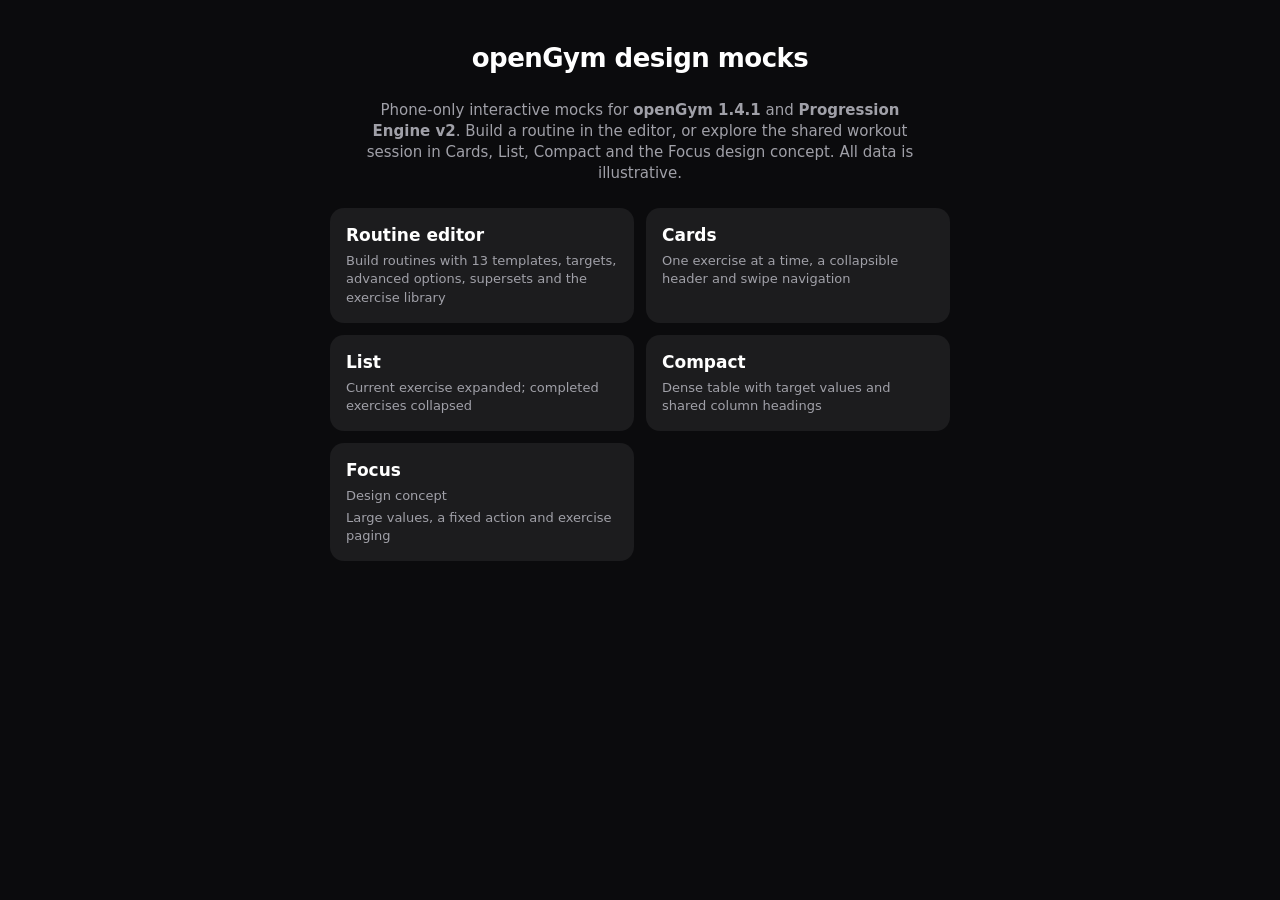
==== index.html @ 6da9ae03 "Add openGym contrib redesign mock" ====
<!doctype html>
<html lang="en"><head><meta charset="utf-8"><meta name="viewport" content="width=device-width,initial-scale=1">
<title>openGym — Workout design mocks</title>
<style>
body{margin:0;background:#0b0b0d;color:#fff;font:15px/1.4 -apple-system,system-ui,sans-serif;padding:40px 20px;display:flex;flex-direction:column;align-items:center;gap:24px}
h1{font-size:26px;letter-spacing:-.02em;margin:0}p{color:#a0a0a8;max-width:560px;text-align:center;margin:0}
.g{display:grid;grid-template-columns:repeat(auto-fit,minmax(240px,1fr));gap:12px;max-width:620px;width:100%}
a{background:#1c1c1e;border-radius:14px;padding:16px;color:#fff;text-decoration:none;display:flex;flex-direction:column;gap:4px}
a:hover{background:#2c2c2e}a b{font-size:17px}a span{color:#a0a0a8;font-size:13px}
</style></head><body>
<h1>openGym design mocks</h1>
<p>Phone-only interactive mocks for <b>openGym 1.4.1</b> and <b>Progression Engine v2</b>. Build a routine in the editor, or explore the shared workout session in Cards, List, Compact and the Focus design concept. All data is illustrative.</p>
<div class="g">
<a href="editor.html"><b>Routine editor</b><span>Build routines with 13 templates, targets, advanced options, supersets and the exercise library</span></a>
<a href="cards.html"><b>Cards</b><span>One exercise at a time, a collapsible header and swipe navigation</span></a>
<a href="list.html"><b>List</b><span>Current exercise expanded; completed exercises collapsed</span></a>
<a href="compact.html"><b>Compact</b><span>Dense table with target values and shared column headings</span></a>
<a href="focus.html"><b>Focus</b> <span>Design concept </span><span>Large values, a fixed action and exercise paging</span></a>
</div>
</body></html>
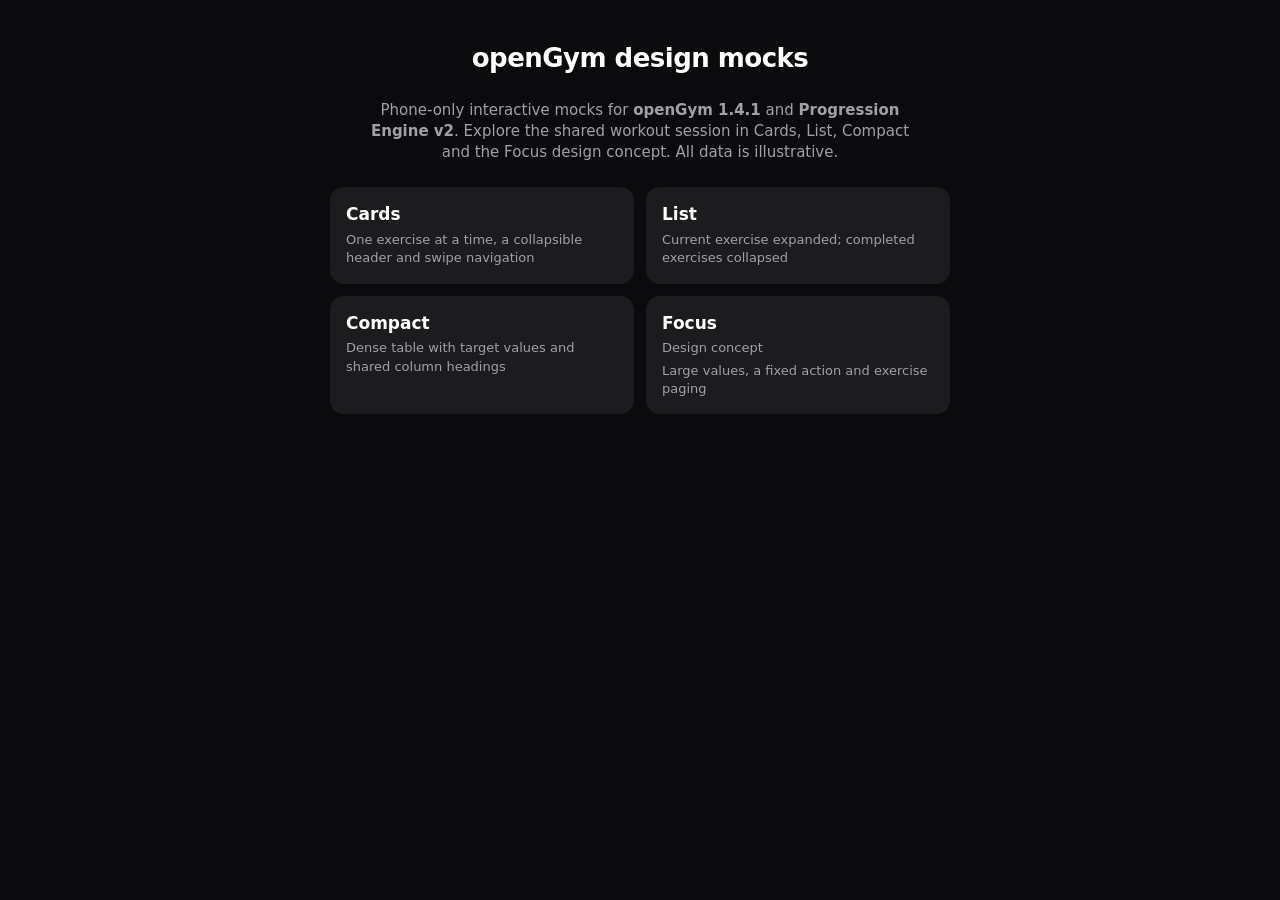
==== commit 02c9aedb: "Remove the routine editor mock: it is implemented in openGym The routine page and the exercise sheet" ====
--- a/index.html
+++ b/index.html
@@ -9,9 +9,8 @@
 a:hover{background:#2c2c2e}a b{font-size:17px}a span{color:#a0a0a8;font-size:13px}
 </style></head><body>
 <h1>openGym design mocks</h1>
-<p>Phone-only interactive mocks for <b>openGym 1.4.1</b> and <b>Progression Engine v2</b>. Build a routine in the editor, or explore the shared workout session in Cards, List, Compact and the Focus design concept. All data is illustrative.</p>
+<p>Phone-only interactive mocks for <b>openGym 1.4.1</b> and <b>Progression Engine v2</b>. Explore the shared workout session in Cards, List, Compact and the Focus design concept. All data is illustrative.</p>
 <div class="g">
-<a href="editor.html"><b>Routine editor</b><span>Build routines with 13 templates, targets, advanced options, supersets and the exercise library</span></a>
 <a href="cards.html"><b>Cards</b><span>One exercise at a time, a collapsible header and swipe navigation</span></a>
 <a href="list.html"><b>List</b><span>Current exercise expanded; completed exercises collapsed</span></a>
 <a href="compact.html"><b>Compact</b><span>Dense table with target values and shared column headings</span></a>
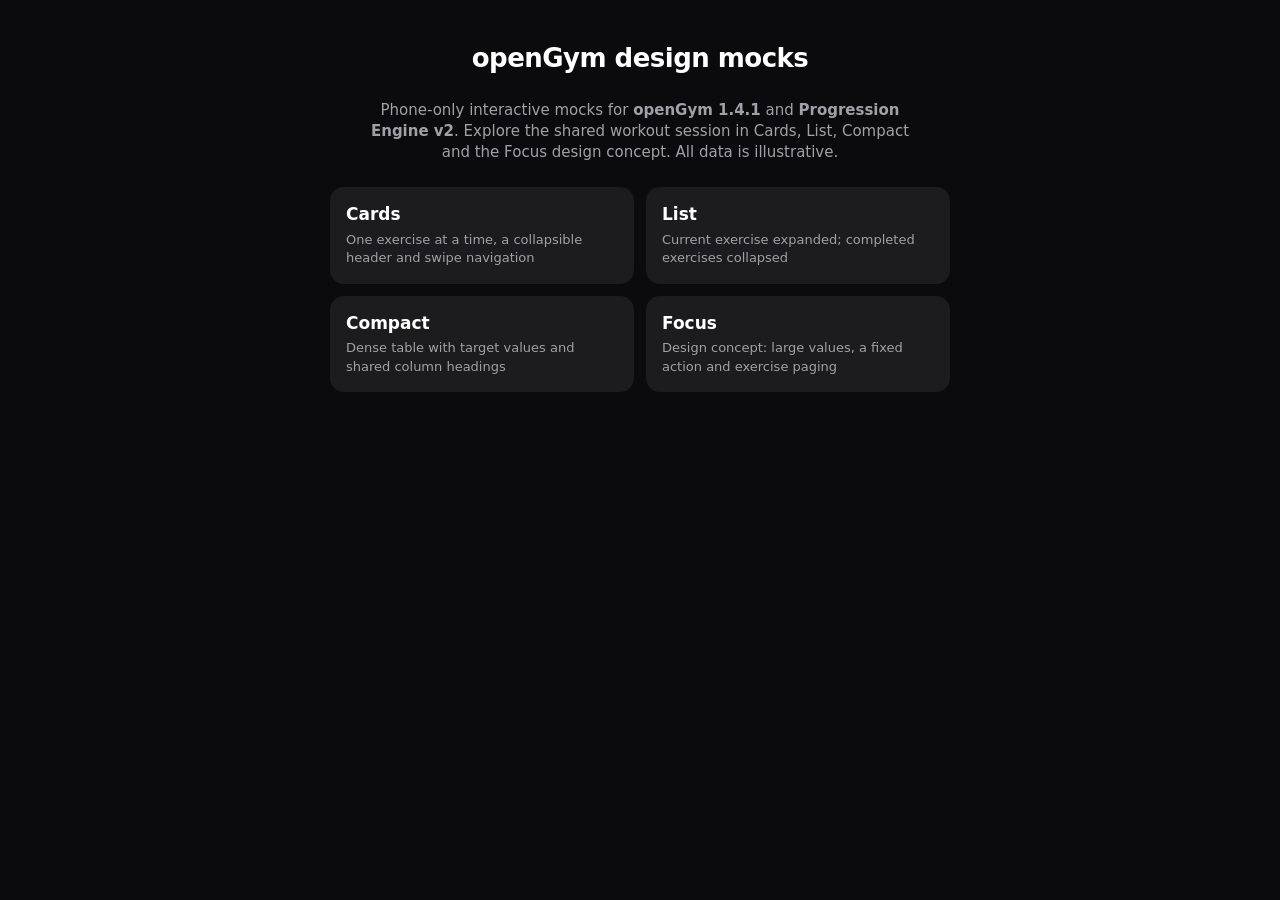
==== commit 2969e9b3: "Polish workout mock: softer styling, copy pass, render cost trim, 360px fixes Co-Authored-By: Claude" ====
--- a/index.html
+++ b/index.html
@@ -6,7 +6,7 @@
 h1{font-size:26px;letter-spacing:-.02em;margin:0}p{color:#a0a0a8;max-width:560px;text-align:center;margin:0}
 .g{display:grid;grid-template-columns:repeat(auto-fit,minmax(240px,1fr));gap:12px;max-width:620px;width:100%}
 a{background:#1c1c1e;border-radius:14px;padding:16px;color:#fff;text-decoration:none;display:flex;flex-direction:column;gap:4px}
-a:hover{background:#2c2c2e}a b{font-size:17px}a span{color:#a0a0a8;font-size:13px}
+a:hover{background:#2c2c2e}a:focus-visible{outline:2px solid #30d158;outline-offset:2px}:root{color-scheme:dark}a b{font-size:17px}a span{color:#a0a0a8;font-size:13px}
 </style></head><body>
 <h1>openGym design mocks</h1>
 <p>Phone-only interactive mocks for <b>openGym 1.4.1</b> and <b>Progression Engine v2</b>. Explore the shared workout session in Cards, List, Compact and the Focus design concept. All data is illustrative.</p>
@@ -14,6 +14,6 @@
 <a href="cards.html"><b>Cards</b><span>One exercise at a time, a collapsible header and swipe navigation</span></a>
 <a href="list.html"><b>List</b><span>Current exercise expanded; completed exercises collapsed</span></a>
 <a href="compact.html"><b>Compact</b><span>Dense table with target values and shared column headings</span></a>
-<a href="focus.html"><b>Focus</b> <span>Design concept </span><span>Large values, a fixed action and exercise paging</span></a>
+<a href="focus.html"><b>Focus</b><span>Design concept: large values, a fixed action and exercise paging</span></a>
 </div>
 </body></html>
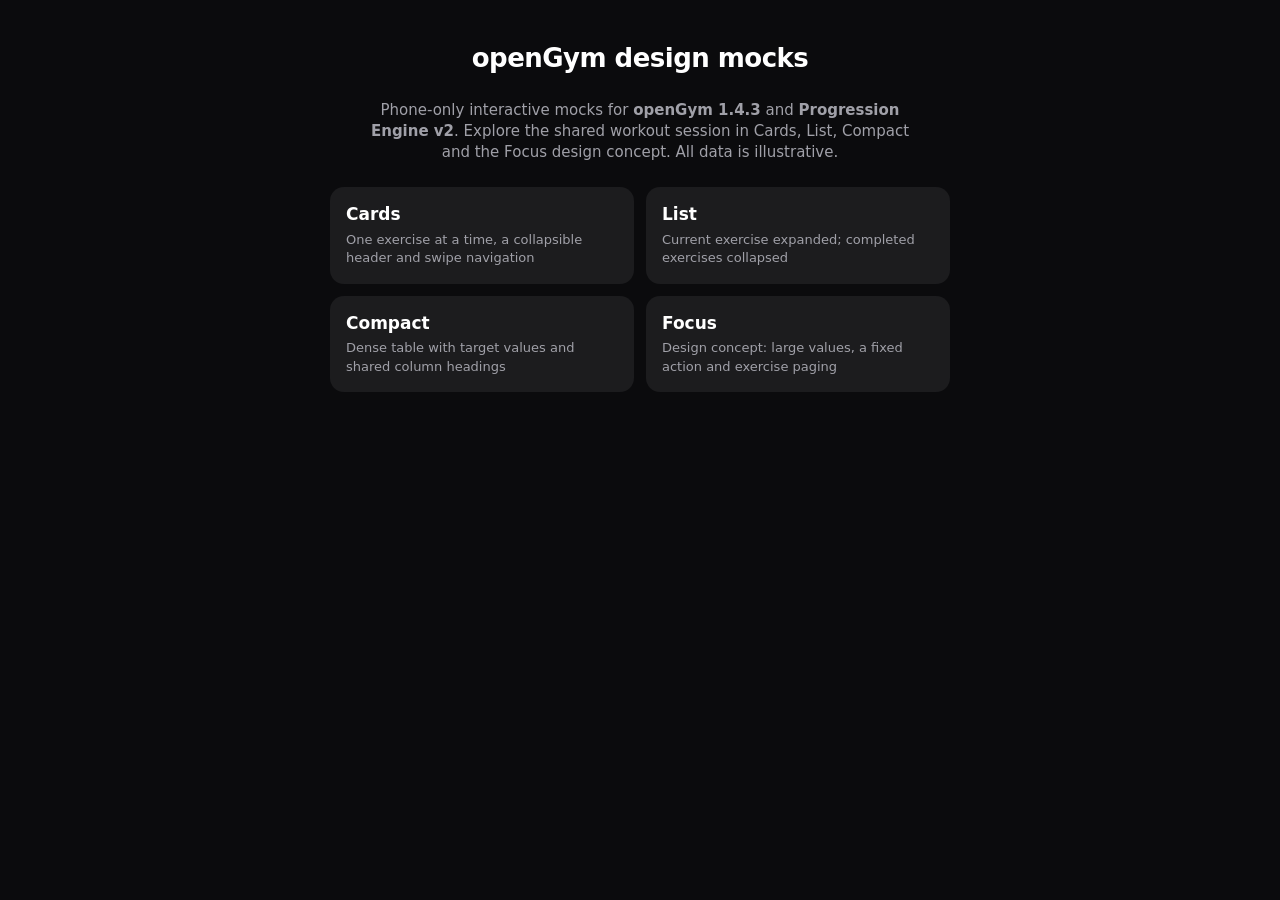
==== commit 9da24fff: "Update workout mocks to openGym 1.4.3: session volume in the header, rest after this set, new-in-thi" ====
--- a/index.html
+++ b/index.html
@@ -9,7 +9,7 @@
 a:hover{background:#2c2c2e}a:focus-visible{outline:2px solid #30d158;outline-offset:2px}:root{color-scheme:dark}a b{font-size:17px}a span{color:#a0a0a8;font-size:13px}
 </style></head><body>
 <h1>openGym design mocks</h1>
-<p>Phone-only interactive mocks for <b>openGym 1.4.1</b> and <b>Progression Engine v2</b>. Explore the shared workout session in Cards, List, Compact and the Focus design concept. All data is illustrative.</p>
+<p>Phone-only interactive mocks for <b>openGym 1.4.3</b> and <b>Progression Engine v2</b>. Explore the shared workout session in Cards, List, Compact and the Focus design concept. All data is illustrative.</p>
 <div class="g">
 <a href="cards.html"><b>Cards</b><span>One exercise at a time, a collapsible header and swipe navigation</span></a>
 <a href="list.html"><b>List</b><span>Current exercise expanded; completed exercises collapsed</span></a>
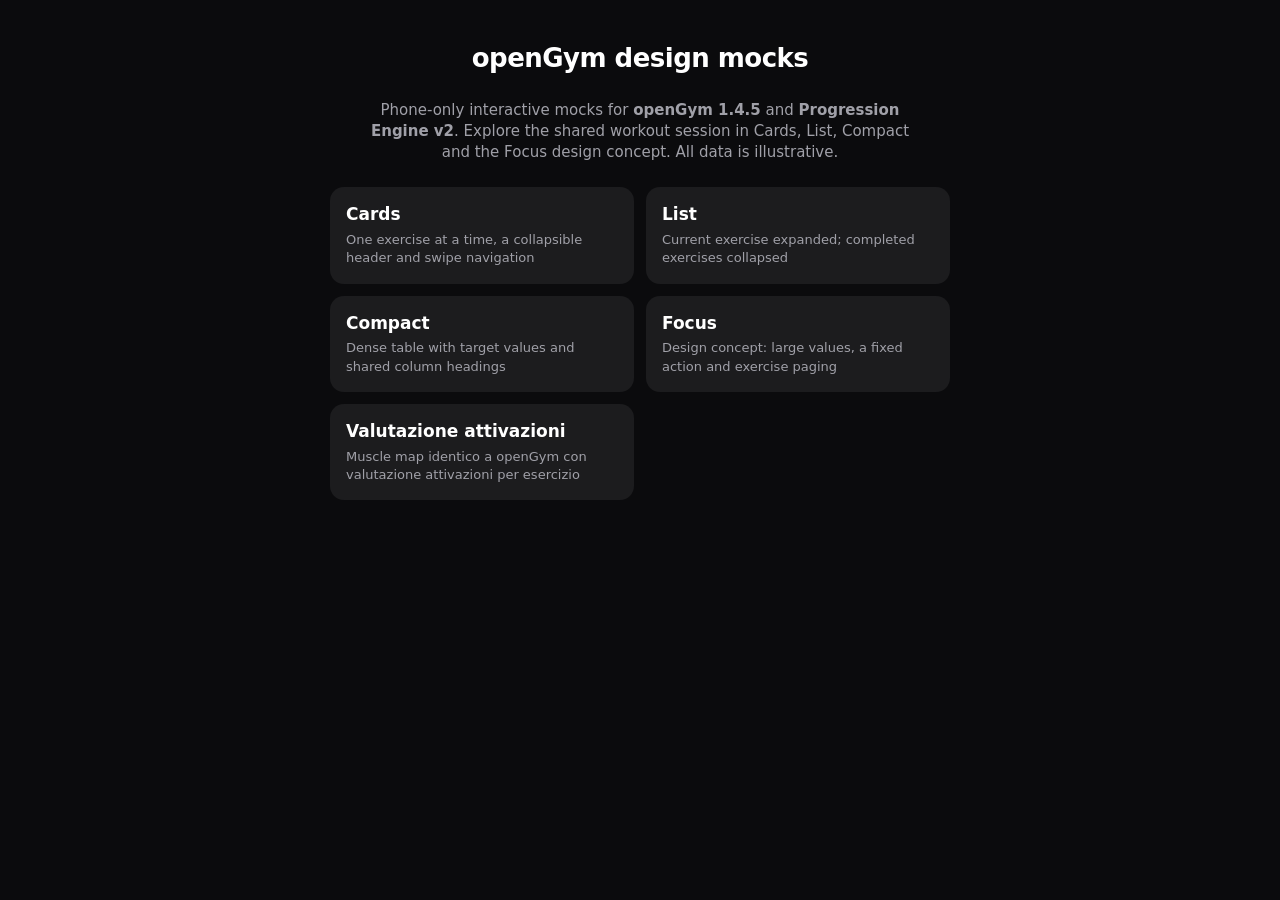
==== commit 3c0be604: "Workout mocks: openGym 1.4.5 — set vs last time, typo check, film, Ask the Coach, tempo, circuits/AM" ====
--- a/index.html
+++ b/index.html
@@ -9,11 +9,12 @@
 a:hover{background:#2c2c2e}a:focus-visible{outline:2px solid #30d158;outline-offset:2px}:root{color-scheme:dark}a b{font-size:17px}a span{color:#a0a0a8;font-size:13px}
 </style></head><body>
 <h1>openGym design mocks</h1>
-<p>Phone-only interactive mocks for <b>openGym 1.4.3</b> and <b>Progression Engine v2</b>. Explore the shared workout session in Cards, List, Compact and the Focus design concept. All data is illustrative.</p>
+<p>Phone-only interactive mocks for <b>openGym 1.4.5</b> and <b>Progression Engine v2</b>. Explore the shared workout session in Cards, List, Compact and the Focus design concept. All data is illustrative.</p>
 <div class="g">
 <a href="cards.html"><b>Cards</b><span>One exercise at a time, a collapsible header and swipe navigation</span></a>
 <a href="list.html"><b>List</b><span>Current exercise expanded; completed exercises collapsed</span></a>
 <a href="compact.html"><b>Compact</b><span>Dense table with target values and shared column headings</span></a>
 <a href="focus.html"><b>Focus</b><span>Design concept: large values, a fixed action and exercise paging</span></a>
+<a href="activation.html"><b>Valutazione attivazioni</b><span>Muscle map identico a openGym con valutazione attivazioni per esercizio</span></a>
 </div>
 </body></html>
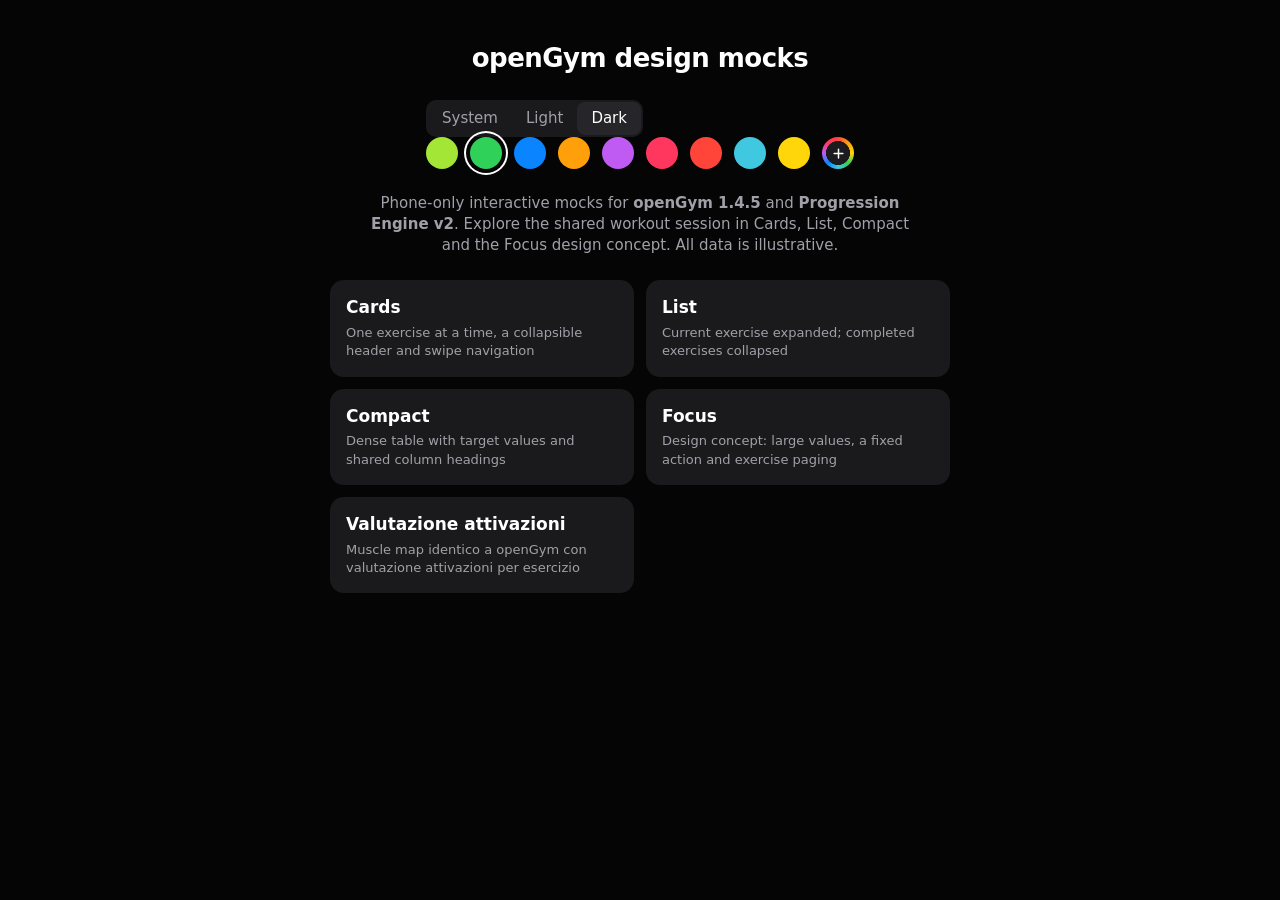
==== commit 770c6575: "Workout mocks: light theme and the app's accent picker (presets and own colour), ink tokens for read" ====
--- a/index.html
+++ b/index.html
@@ -1,14 +1,16 @@
 <!doctype html>
 <html lang="en"><head><meta charset="utf-8"><meta name="viewport" content="width=device-width,initial-scale=1">
 <title>openGym — Workout design mocks</title>
-<style>
-body{margin:0;background:#0b0b0d;color:#fff;font:15px/1.4 -apple-system,system-ui,sans-serif;padding:40px 20px;display:flex;flex-direction:column;align-items:center;gap:24px}
-h1{font-size:26px;letter-spacing:-.02em;margin:0}p{color:#a0a0a8;max-width:560px;text-align:center;margin:0}
+<link rel="stylesheet" href="theme.css"><style>
+body{margin:0;background:var(--page);color:var(--page-fg);font:15px/1.4 -apple-system,system-ui,sans-serif;padding:40px 20px;display:flex;flex-direction:column;align-items:center;gap:24px}
+h1{font-size:26px;letter-spacing:-.02em;margin:0}p{color:var(--chrome-ink);max-width:560px;text-align:center;margin:0}
 .g{display:grid;grid-template-columns:repeat(auto-fit,minmax(240px,1fr));gap:12px;max-width:620px;width:100%}
-a{background:#1c1c1e;border-radius:14px;padding:16px;color:#fff;text-decoration:none;display:flex;flex-direction:column;gap:4px}
-a:hover{background:#2c2c2e}a:focus-visible{outline:2px solid #30d158;outline-offset:2px}:root{color-scheme:dark}a b{font-size:17px}a span{color:#a0a0a8;font-size:13px}
-</style></head><body>
+a{background:var(--chrome);border-radius:14px;padding:16px;color:var(--page-fg);text-decoration:none;display:flex;flex-direction:column;gap:4px}
+a:hover{background:var(--chrome-3)}a:focus-visible{outline:2px solid var(--acc);outline-offset:2px}a b{font-size:17px}a span{color:var(--chrome-ink);font-size:13px}
+.tc{display:flex;flex-direction:column;align-items:center;gap:12px}.sgm{display:inline-flex;background:var(--chrome);border-radius:10px;padding:2px}.sgm button{padding:6px 14px;border-radius:8px;border:0;background:none;color:var(--chrome-ink);font:inherit;cursor:pointer}.sgm button.on{background:var(--chrome-3);color:var(--page-fg)}.swatches{justify-content:center}
+</style><script src="theme.js"></script></head><body>
 <h1>openGym design mocks</h1>
+<div class="tc"><div id="tp"></div></div>
 <p>Phone-only interactive mocks for <b>openGym 1.4.5</b> and <b>Progression Engine v2</b>. Explore the shared workout session in Cards, List, Compact and the Focus design concept. All data is illustrative.</p>
 <div class="g">
 <a href="cards.html"><b>Cards</b><span>One exercise at a time, a collapsible header and swipe navigation</span></a>
@@ -17,4 +19,4 @@
 <a href="focus.html"><b>Focus</b><span>Design concept: large values, a fixed action and exercise paging</span></a>
 <a href="activation.html"><b>Valutazione attivazioni</b><span>Muscle map identico a openGym con valutazione attivazioni per esercizio</span></a>
 </div>
-</body></html>
+<script>document.getElementById('tp').innerHTML='<div class="sgm">'+[['system','System'],['light','Light'],['dark','Dark']].map(([v,l])=>`<button data-th="${v}">${l}</button>`).join('')+'</div>'+OGTheme.pickerHTML();OGTheme.apply()</script></body></html>
--- a/theme.css
+++ b/theme.css
@@ -0,0 +1,53 @@
+/* Theme and accent tokens, copied from the app's index.css (openGym 1.4.5): light theme, the nine
+   accent presets, the text-ink shades and the swatch picker. The mocks keep their own dark surfaces. */
+:root{
+  --teal:#40c8e0; --indigo:#5e5ce6; --pink:#ff375f; --mint:#63e6e2; --brown:#ac8e68; --grey:#8e8e93;
+  --acc-ink:var(--acc); --green-ink:var(--green); --orange-ink:var(--orange); --red-ink:var(--red); --blue-ink:var(--blue); --purple-ink:var(--purple); --yellow-ink:var(--yellow);
+  --knob-ring:transparent; --mixto:#fff; --efx:0%;
+  /* page chrome around the phone (nav, side panel) */
+  --page:#050506; --chrome:#1a1a1d; --chrome-el:#121214; --chrome-3:#26262a; --chrome-ink:#a0a0a8; --page-fg:#fff; --shadow-c:#000;
+  --oop-lo:var(--orange-ink); --oop-hi:var(--blue-ink);
+}
+:root[data-theme="light"]{
+  --bg:#f2f2f7; --bg-el:#f7f7fa; --surface:#ffffff; --surface-2:#ececef; --surface-3:#e3e3e8;
+  --label:#000000; --label-2:rgba(60,60,67,.80); --label-3:rgba(60,60,67,.80); --label-4:rgba(60,60,67,.16);
+  --sep:rgba(60,60,67,.29); --sep-op:rgba(60,60,67,.20);
+  --blue:#007aff; --green:#34c759; --red:#ff3b30; --orange:#ff9500; --yellow:#ffcc00; --teal:#30b0c7; --indigo:#5856d6; --pink:#ff2d55; --purple:#af52de; --mint:#00c7be; --brown:#a2845e;
+  --acc-2:#248a3d; --on-acc:#ffffff;
+  --green-ink:#1a7f37; --orange-ink:#a85200; --red-ink:#d70015; --blue-ink:#0058c4; --purple-ink:#8944ab; --yellow-ink:#8f5e00;
+  --mixto:#000; --efx:48%;
+  --page:#dcdce2; --chrome:#ffffff; --chrome-el:#f1f1f5; --chrome-3:#e3e3e8; --chrome-ink:#55555c; --page-fg:#000; --shadow-c:rgba(0,0,0,.28);
+}
+:root[data-accent="brand"] { --acc:#a3e635; --acc-2:#84cc16; --on-acc:#0c0e12; --knob-ring:rgba(0,0,0,.28); --green:#a3e635; --on-green:#0c0e12 }
+:root[data-theme="light"][data-accent="brand"] { --acc:#84cc16; --acc-2:#65a30d; --green:#84cc16; --green-ink:#4a7a0e }
+:root[data-accent="lime"]  { --acc:var(--green);  --acc-2:#248a3d; --on-acc:#000 }
+:root[data-accent="sky"]   { --acc:var(--blue);   --acc-2:#0060df; --on-acc:#fff }
+:root[data-accent="orange"]{ --acc:var(--orange); --acc-2:#c76b00; --on-acc:#000 }
+:root[data-accent="violet"]{ --acc:var(--purple); --acc-2:#8944ab; --on-acc:#fff }
+:root[data-accent="pink"]  { --acc:var(--pink);   --acc-2:#d70036; --on-acc:#fff }
+:root[data-accent="red"]   { --acc:var(--red);    --acc-2:#d70015; --on-acc:#fff }
+:root[data-accent="teal"]  { --acc:var(--teal);   --acc-2:#0071a4; --on-acc:#000 }
+:root[data-accent="gold"]  { --acc:var(--yellow); --acc-2:#b25000; --on-acc:#000; --knob-ring:rgba(0,0,0,.28) }
+:root[data-theme="light"][data-accent="brand"] { --acc-ink:#4a7a0e }
+:root[data-theme="light"][data-accent="lime"]  { --acc-ink:#1a7f37 }
+:root[data-theme="light"][data-accent="sky"]   { --acc-ink:#0062cc }
+:root[data-theme="light"][data-accent="orange"]{ --acc-ink:#a85200 }
+:root[data-theme="light"][data-accent="violet"]{ --acc-ink:#8944ab }
+:root[data-theme="light"][data-accent="pink"]  { --acc-ink:#d70036 }
+:root[data-theme="light"][data-accent="red"]   { --acc-ink:#d70015 }
+:root[data-theme="light"][data-accent="teal"]  { --acc-ink:#0071a4 }
+:root[data-theme="light"][data-accent="gold"]  { --acc-ink:#8f5e00 }
+:root[data-theme="light"][data-accent="lime"],:root[data-theme="light"][data-accent="teal"]{ --on-acc:#000 }
+:root[data-theme="light"][data-accent="brand"]{ --on-acc:#0c0e12 }
+:root[data-theme="light"][data-accent="sky"],:root[data-theme="light"][data-accent="violet"],:root[data-theme="light"][data-accent="pink"],:root[data-theme="light"][data-accent="red"]{ --on-acc:#fff }
+:root{color-scheme:dark;caret-color:var(--acc-ink)}:root[data-theme="light"]{color-scheme:light}
+::selection{background:var(--acc-line);color:inherit}
+/* swatch picker (Settings → Look & Home in the app) */
+.swatches{display:flex;gap:12px;flex-wrap:wrap}
+.swatch{width:32px;height:32px;border-radius:50%;flex:none;position:relative;transition:transform var(--fast,140ms);border:0;cursor:pointer}
+.swatch:active{transform:scale(.92)}
+.swatch.on::after{content:'';position:absolute;inset:-4px;border-radius:50%;box-shadow:0 0 0 2px var(--label,var(--page-fg));pointer-events:none}
+.swatch-own{display:inline-flex;align-items:center;justify-content:center;font-size:15px}
+.swatch-own.unset{background:radial-gradient(circle,var(--surface,#1c1c1e) 0 52%,transparent 54%),conic-gradient(#ff453a,#ff9f0a,#ffd60a,#30d158,#40c8e0,#0a84ff,#bf5af2,#ff375f,#ff453a);color:var(--label-2)}
+.swatch-input{position:absolute;inset:0;width:100%;height:100%;opacity:0;border:0;padding:0;margin:0;border-radius:50%;cursor:pointer;-webkit-appearance:none;appearance:none}
+.swatch-note{font-size:12px;color:var(--label-2);flex-basis:100%}
